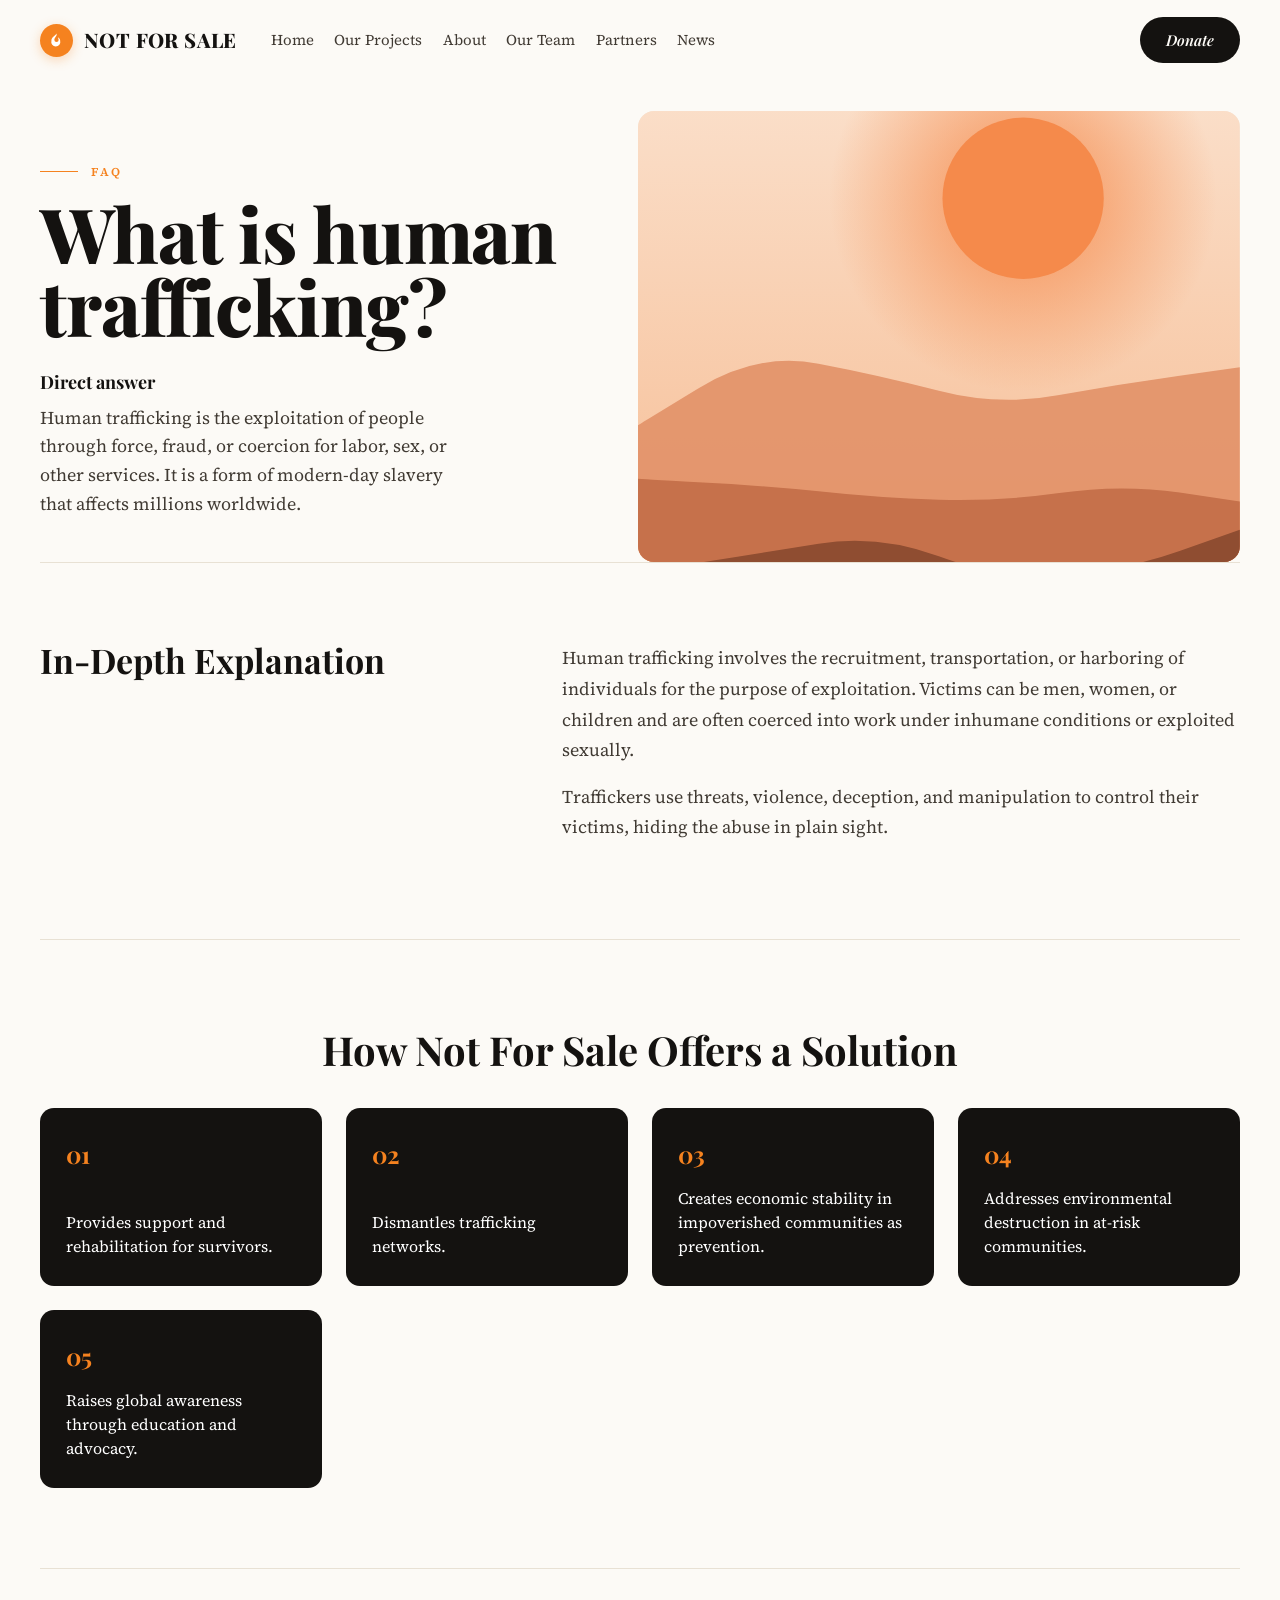
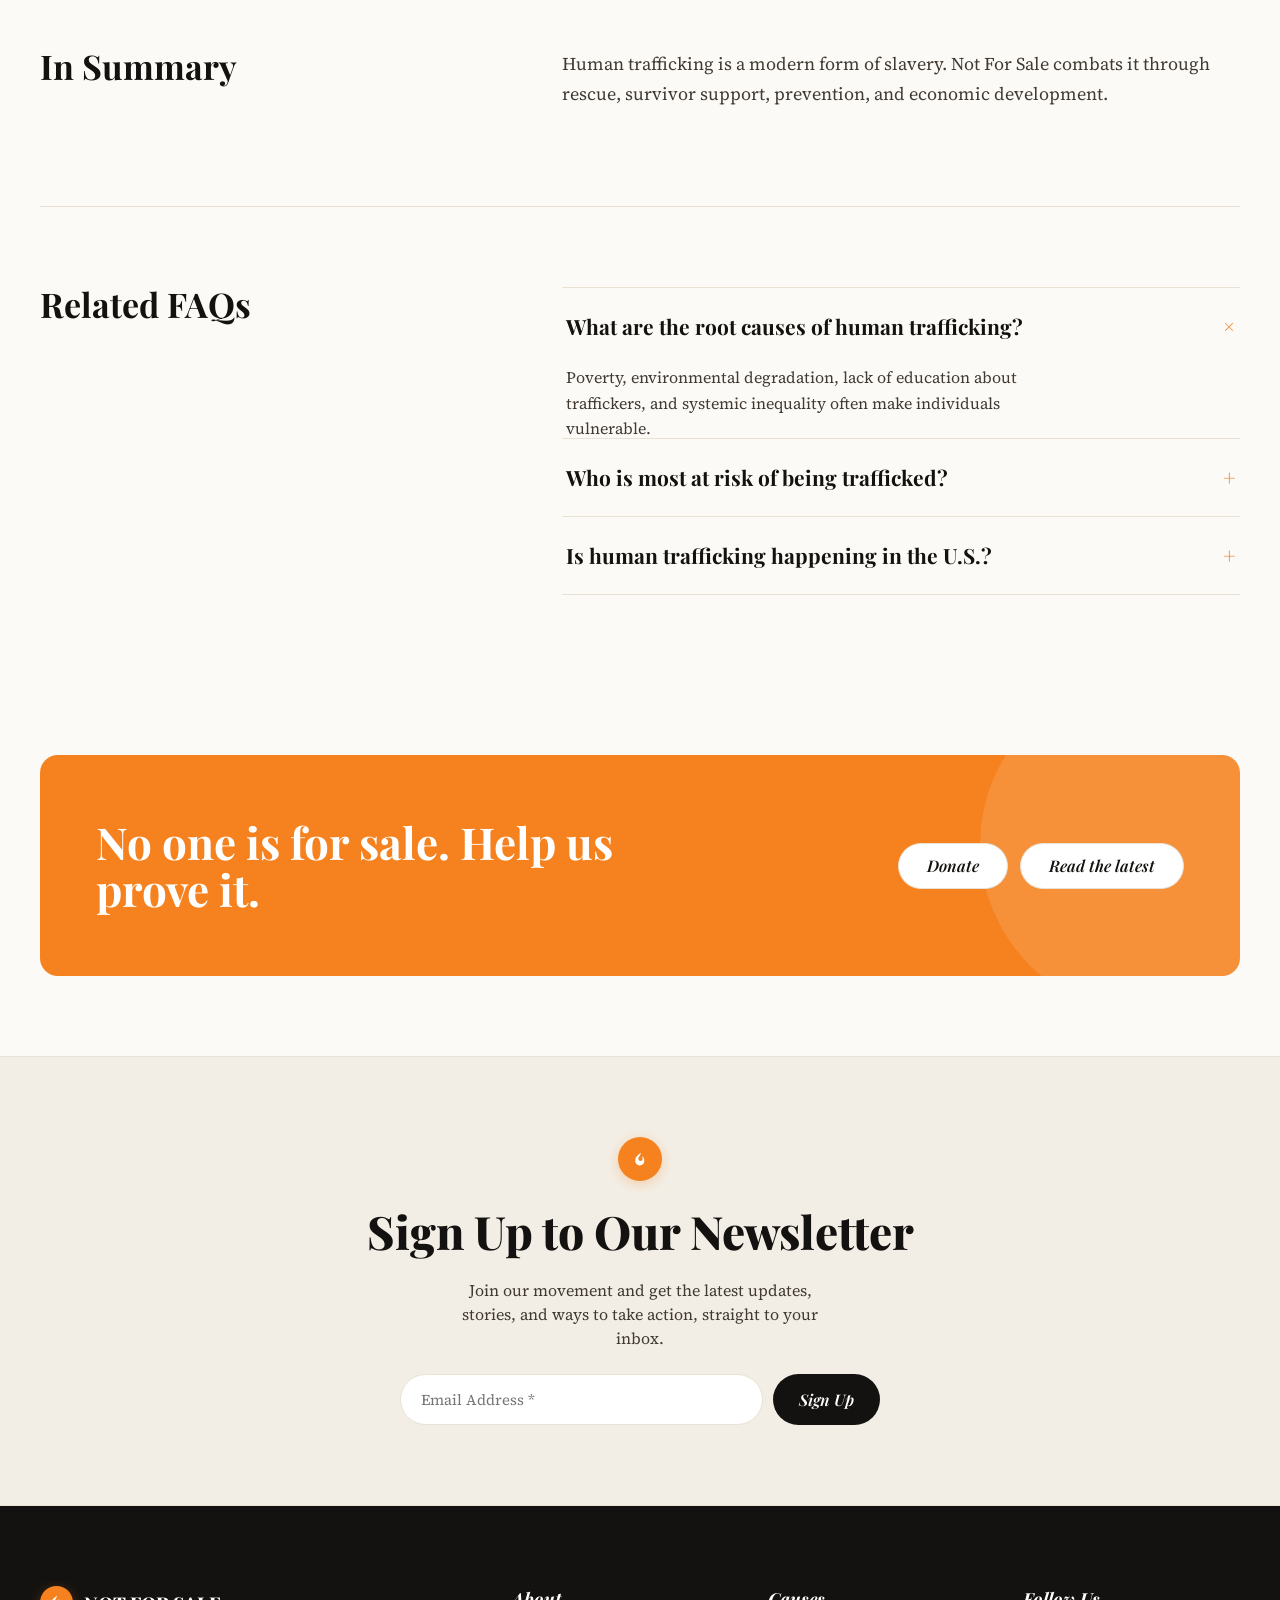
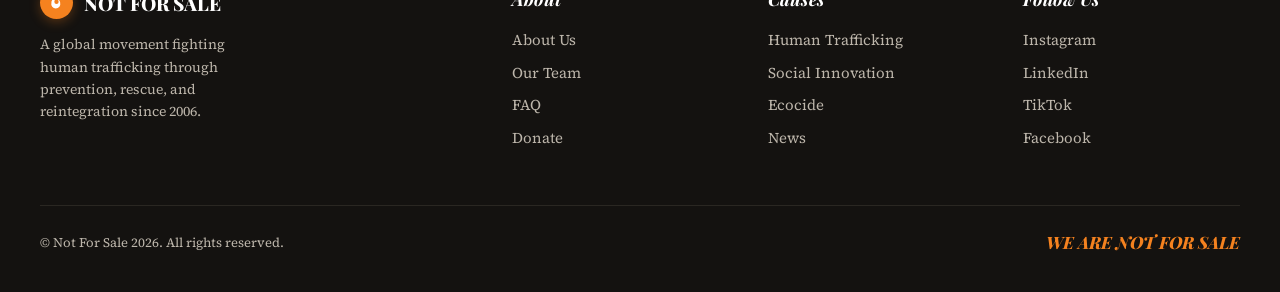
==== explainer.html @ e2ba9afe "second commit" ====
<!doctype html>
<html lang="en">
<head>
<meta charset="utf-8">
<meta name="viewport" content="width=device-width, initial-scale=1">
<title>Explainer — Not For Sale</title>
<link rel="preconnect" href="https://fonts.googleapis.com">
<link rel="preconnect" href="https://fonts.gstatic.com" crossorigin>
<link href="https://fonts.googleapis.com/css2?family=Playfair+Display:ital,wght@0,500;0,600;0,700;0,800;1,500;1,600;1,700&family=Source+Serif+4:ital,opsz,wght@0,8..60,400;0,8..60,500;0,8..60,600;1,8..60,400&display=swap" rel="stylesheet">
<link rel="stylesheet" href="assets/styles.css">
</head>
<body data-page="explainer">
<div id="bar"></div>
<div id="site-header"></div>

<div class="wrap">
  <section class="exhero">
    <div class="fade">
      <div class="kicker"><span class="dash"></span>FAQ</div>
      <h1 id="exTitle">What is human trafficking?</h1>
      <div class="da"><div class="lab">Direct answer</div><p id="exDirect"></p></div>
    </div>
    <div class="img fade" id="exImg"></div>
  </section>

  <section class="twocol">
    <div class="sub fade">In-Depth Explanation</div>
    <div class="body fade" id="exInDepth"></div>
  </section>

  <section class="solutions-sec fade">
    <h2>How Not For Sale Offers a Solution</h2>
    <div class="solutions" id="exSolutions"></div>
  </section>

  <section class="twocol">
    <div class="sub fade">In Summary</div>
    <div class="body fade" id="exSummary"></div>
  </section>

  <section class="exrelated fade">
    <div class="twocol">
      <div class="sub">Related FAQs</div>
      <div id="exRelated"></div>
    </div>
  </section>
</div>

<div class="wrap"><div class="ctaband fade">
  <h2>No one is for sale. Help us prove it.</h2>
  <div class="btns"><a class="btn btn-light" href="#">Donate</a><a class="btn btn-light" href="news.html">Read the latest</a></div>
</div></div>

<div id="site-newsletter"></div>
<div id="site-footer"></div>
<script src="assets/flags.js"></script>
<script src="assets/app.js"></script>
</body>
</html>
---- assets/styles.css ----
/* =========================================================================
   Not For Sale — Design System (fluid, mobile-first, 320px → ultrawide)
   Language carried from the Home + Projects concepts.
   ========================================================================= */
:root{
  --nfs:#F5821F; --nfs-d:#dd6f12; --ink:#141210; --ink-2:#403a33; --paper:#FCFAF6;
  --muted:#857c70; --line:#e8e1d4; --band:#f3eee5;
  --clay:#c46f49; --teal:#4f8e92; --green:#5b7747; --slate:#62808d;
  --disp:"Playfair Display",Georgia,serif; --body:"Source Serif 4",Georgia,serif;
  --ease:cubic-bezier(.2,.7,.2,1);
  --navh:80px; --maxw:1280px;
  --pad:clamp(20px,5vw,40px);
  --gap:clamp(16px,2vw,24px);
  --sec:clamp(48px,7vw,80px);
}
@media(max-width:860px){:root{--navh:64px}}
*{box-sizing:border-box;margin:0;padding:0}
html{scroll-behavior:smooth;-webkit-text-size-adjust:100%}
body{background:var(--paper);color:var(--ink);font-family:var(--body);-webkit-font-smoothing:antialiased;overflow-x:hidden;line-height:1.5}
a{color:inherit;text-decoration:none}
img,svg{display:block;max-width:100%}
button{font:inherit}
.wrap{width:100%;max-width:var(--maxw);margin-inline:auto;padding-inline:var(--pad)}

#bar{position:fixed;top:0;left:0;height:2px;width:0;background:var(--nfs);z-index:9999;transition:width .1s linear}

.fade{opacity:0;transform:translateY(20px);transition:opacity .7s var(--ease),transform .7s var(--ease)}
.fade.in{opacity:1;transform:none}
@media(prefers-reduced-motion:reduce){*{animation:none!important;transition:none!important}.fade{opacity:1;transform:none}}

.tag{display:inline-flex;align-items:center;gap:7px;font-size:11.5px;letter-spacing:.14em;text-transform:uppercase;font-weight:600;color:var(--ink-2)}
.tag .dot{width:7px;height:7px;border-radius:50%;background:var(--nfs);flex:0 0 auto}
.kicker{display:inline-flex;align-items:center;gap:13px;font-size:12px;letter-spacing:.22em;text-transform:uppercase;color:var(--nfs);font-weight:600}
.kicker .dash{width:38px;height:1.5px;background:var(--nfs)}

/* buttons (≥44px touch height) */
.btn{display:inline-flex;align-items:center;justify-content:center;min-height:46px;border-radius:40px;font-family:var(--disp);font-style:italic;font-weight:600;cursor:pointer;transition:transform .25s,background .25s,color .25s;border:none;text-align:center}
.btn-ink{background:var(--ink);color:var(--paper);padding:0 26px;font-size:15px}
.btn-ink:hover{background:var(--nfs)}
.btn-orange{background:var(--nfs);color:#fff;padding:0 28px;font-size:16px}
.btn-orange:hover{transform:translateY(-2px)}
.btn-light{background:#fff;color:var(--ink);padding:0 28px;font-size:16px;border:1px solid var(--line)}
.btn-light:hover{transform:translateY(-2px);border-color:var(--ink)}

/* ===== HEADER + MOBILE NAV ===== */
header{position:sticky;top:0;z-index:60;transition:background .3s,box-shadow .3s,border-color .3s;border-bottom:1px solid transparent}
header.stuck{background:rgba(252,250,246,.9);backdrop-filter:blur(12px);border-color:var(--line);box-shadow:0 6px 24px rgba(20,18,16,.04)}
.nav{display:flex;align-items:center;justify-content:space-between;height:var(--navh);gap:20px}
.nav .left{display:flex;align-items:center;gap:clamp(20px,3vw,34px);min-width:0}
.brand{display:flex;align-items:center;gap:11px;flex:0 0 auto}
.brand .name{font-family:var(--disp);font-weight:800;font-size:clamp(17px,2.2vw,20px);letter-spacing:.02em;text-transform:uppercase;white-space:nowrap}
.flame{width:33px;height:33px;border-radius:50%;background:var(--nfs);display:grid;place-items:center;box-shadow:0 3px 12px rgba(245,130,31,.3);flex:0 0 auto}
.flame svg{width:17px;height:17px}
.nav-links{display:flex;gap:clamp(16px,1.6vw,26px);font-size:15px;color:var(--ink-2)}
.nav-links a{position:relative;white-space:nowrap}
.nav-links a::after{content:"";position:absolute;left:0;bottom:-5px;height:1.5px;width:0;background:var(--nfs);transition:width .25s var(--ease)}
.nav-links a:hover::after,.nav-links a.active::after{width:100%}
.nav-links a.active{color:var(--ink)}
.nav .right{display:flex;align-items:center;gap:14px;flex:0 0 auto}
.burger{display:none;width:46px;height:46px;border-radius:12px;background:none;border:1px solid var(--line);cursor:pointer;align-items:center;justify-content:center;flex-direction:column;gap:5px}
.burger span{display:block;width:20px;height:2px;background:var(--ink);transition:.3s var(--ease)}
.burger.x span:nth-child(1){transform:translateY(7px) rotate(45deg)}
.burger.x span:nth-child(2){opacity:0}
.burger.x span:nth-child(3){transform:translateY(-7px) rotate(-45deg)}
.mobile-menu{position:fixed;inset:0;z-index:55;background:var(--paper);transform:translateY(-100%);transition:transform .4s var(--ease);display:flex;flex-direction:column;padding:calc(var(--navh) + 30px) var(--pad) 40px;gap:4px;overflow-y:auto}
.mobile-menu.open{transform:none}
.mobile-menu a{font-family:var(--disp);font-weight:700;font-size:32px;padding:14px 0;border-bottom:1px solid var(--line);color:var(--ink)}
.mobile-menu a.active{color:var(--nfs)}
.mobile-menu .btn{margin-top:24px;align-self:flex-start}
body.lock{overflow:hidden}
@media(max-width:860px){.nav-links{display:none}.burger{display:flex}.nav .right .btn-ink{display:none}}

/* ===== generic sections ===== */
.sec{padding:var(--sec) 0 0}
.sec-h{display:flex;align-items:flex-end;justify-content:space-between;gap:24px;flex-wrap:wrap;margin-bottom:clamp(22px,3vw,30px)}
.sec-h h2{font-family:var(--disp);font-weight:700;font-size:clamp(28px,4vw,46px);letter-spacing:-.01em;line-height:1.02}
.sec-h p{font-size:15px;color:var(--muted);font-style:italic;margin-top:8px;max-width:52ch}
.pagehead{padding:clamp(44px,6vw,72px) 0 6px}
.pagehead .kicker{margin-bottom:20px}
.pagehead h1{font-family:var(--disp);font-weight:800;font-size:clamp(40px,8vw,92px);line-height:.95;letter-spacing:-.015em}
.pagehead h1 em{font-style:italic;color:var(--nfs)}
.pagehead .lede{font-size:clamp(17px,2vw,20px);line-height:1.6;color:var(--ink-2);max-width:62ch;margin-top:22px}

.filters{display:flex;gap:6px;flex-wrap:wrap}
.chip{font-family:var(--body);font-size:14px;color:var(--ink-2);min-height:40px;padding:0 16px;border-radius:40px;cursor:pointer;background:none;border:1px solid var(--line);transition:.2s var(--ease)}
.chip:hover{background:var(--band)}.chip.on{background:var(--ink);color:var(--paper);border-color:var(--ink)}
.filterbar{position:sticky;top:var(--navh);z-index:40;background:rgba(252,250,246,.9);backdrop-filter:blur(10px);border-top:1px solid var(--line);border-bottom:1px solid var(--line)}
.fb{display:flex;align-items:center;justify-content:space-between;min-height:62px;gap:16px;padding:10px 0;flex-wrap:wrap}
.count{font-size:14px;color:var(--muted);font-style:italic;white-space:nowrap}

/* ===== HOME ===== */
.hero{padding:clamp(28px,4vw,46px) 0 0}
.hero-grid{display:grid;grid-template-columns:1.7fr 1fr;gap:clamp(24px,3vw,46px);align-items:stretch}
.feat{display:block;border-radius:14px;overflow:hidden;position:relative;background:var(--band)}
.feat .ph{position:relative;aspect-ratio:16/10;overflow:hidden}
.feat .ph svg{position:absolute;inset:0;width:100%;height:100%;transition:transform 6s var(--ease)}
.feat:hover .ph svg{transform:scale(1.05)}
.feat .ph::after{content:"";position:absolute;inset:0;background:linear-gradient(180deg,rgba(20,18,16,0) 36%,rgba(20,18,16,.88) 100%)}
.feat .live{position:absolute;top:16px;left:16px;z-index:3;display:inline-flex;align-items:center;gap:8px;background:rgba(255,255,255,.92);color:var(--ink);font-size:11px;letter-spacing:.12em;text-transform:uppercase;font-weight:600;padding:7px 13px;border-radius:30px}
.feat .live .pulse{width:8px;height:8px;border-radius:50%;background:#e23b3b;box-shadow:0 0 0 0 rgba(226,59,59,.6);animation:pulse 1.8s infinite}
@keyframes pulse{70%{box-shadow:0 0 0 8px rgba(226,59,59,0)}100%{box-shadow:0 0 0 0 rgba(226,59,59,0)}}
.feat .txt{position:absolute;left:clamp(18px,3vw,32px);right:clamp(18px,3vw,32px);bottom:clamp(18px,3vw,28px);z-index:2;color:#fff}
.feat .ftag{color:#ffd9b3;margin-bottom:12px}.feat .ftag .dot{background:var(--nfs)}
.feat h1{font-family:var(--disp);font-weight:800;font-size:clamp(26px,3.6vw,50px);line-height:1.05;letter-spacing:-.01em}
.feat .dek{font-size:clamp(15px,1.6vw,17px);line-height:1.5;margin-top:12px;color:rgba(255,255,255,.86);max-width:48ch}
.feat .fmeta{margin-top:14px;color:rgba(255,255,255,.7);font-size:13px;font-style:italic}
.latest{display:flex;flex-direction:column;border:1px solid var(--line);border-radius:14px;background:#fff;overflow:hidden}
.latest .lh{display:flex;align-items:center;justify-content:space-between;gap:10px;padding:18px 20px;border-bottom:1px solid var(--line)}
.latest .lh h3{font-family:var(--disp);font-style:italic;font-size:20px}
.latest .lh .pill{font-size:11px;letter-spacing:.08em;text-transform:uppercase;color:var(--nfs);font-weight:600;display:inline-flex;align-items:center;gap:6px;white-space:nowrap}
.latest .lh .pill .d{width:6px;height:6px;border-radius:50%;background:var(--nfs);animation:blink 2s infinite}
@keyframes blink{50%{opacity:.3}}
.li{display:flex;gap:14px;padding:16px 20px;border-bottom:1px solid var(--line);transition:background .2s}
.li:last-child{border-bottom:none}.li:hover{background:var(--band)}
.li .th{width:62px;height:62px;border-radius:8px;overflow:hidden;flex:0 0 auto;position:relative}
.li .th svg{position:absolute;inset:0;width:100%;height:100%}
.li .t{font-family:var(--disp);font-weight:600;font-size:16px;line-height:1.18}
.li .m{font-size:12px;color:var(--muted);margin-top:5px}
.li .m b{color:var(--nfs);font-style:normal;font-weight:600}

.strip{margin-top:var(--sec);border-top:1px solid var(--line);border-bottom:1px solid var(--line);background:var(--band)}
.strip .in{display:flex;align-items:center;justify-content:space-between;padding:clamp(22px,3vw,28px) 0;flex-wrap:wrap;gap:20px}
.strip .lab{font-family:var(--disp);font-style:italic;font-size:clamp(16px,2vw,19px);color:var(--ink-2);max-width:28ch}
.strip .nums{display:flex;gap:clamp(28px,4vw,46px);flex-wrap:wrap}
.strip .n{font-family:var(--disp);font-weight:700;font-size:clamp(28px,3.6vw,36px);line-height:1;font-variant-numeric:tabular-nums}
.strip .l{font-size:12px;color:var(--muted);letter-spacing:.04em;margin-top:6px}

.front{display:grid;grid-template-columns:2.1fr 1fr;gap:clamp(28px,3vw,46px)}
.feed{display:grid;grid-template-columns:repeat(auto-fill,minmax(280px,1fr));gap:var(--gap);align-content:start}
.art{display:block;border-radius:12px;overflow:hidden;background:#fff;border:1px solid var(--line);transition:box-shadow .35s var(--ease),transform .35s var(--ease)}
.art:hover{box-shadow:0 18px 42px rgba(20,18,16,.12);transform:translateY(-3px)}
.art .ph{position:relative;aspect-ratio:16/10;overflow:hidden}
.art .ph svg{position:absolute;inset:0;width:100%;height:100%;transition:transform 1s var(--ease)}
.art:hover .ph svg{transform:scale(1.06)}
.art .new{position:absolute;top:12px;left:12px;z-index:3;background:var(--nfs);color:#fff;font-size:10.5px;letter-spacing:.1em;text-transform:uppercase;font-weight:600;padding:4px 10px;border-radius:30px}
.art .b{padding:16px 18px 18px}
.art .t{font-family:var(--disp);font-weight:700;font-size:clamp(19px,2vw,21px);line-height:1.14;margin:9px 0 8px}
.art .dek{font-size:14.5px;color:var(--ink-2);line-height:1.5}
.art .am{margin-top:12px;display:flex;justify-content:space-between;align-items:center;font-size:12.5px;color:var(--muted);font-style:italic;gap:10px}
.art.big{grid-column:1 / -1}.art.big .ph{aspect-ratio:16/7}.art.big .t{font-size:clamp(22px,2.6vw,28px)}
.side{display:flex;flex-direction:column;gap:24px;align-content:start}
.panel{border:1px solid var(--line);border-radius:14px;background:#fff;padding:22px 22px 8px}
.panel h3{font-family:var(--disp);font-style:italic;font-size:21px;margin-bottom:6px}
.mr{display:flex;gap:14px;padding:16px 0;border-bottom:1px solid var(--line)}
.mr:last-child{border-bottom:none}
.mr .num{font-family:var(--disp);font-weight:700;font-size:26px;color:var(--nfs);line-height:1;min-width:30px}
.mr .t{font-family:var(--disp);font-weight:600;font-size:16px;line-height:1.2}
.mr .m{font-size:12px;color:var(--muted);margin-top:5px}
.mr:hover .t{color:var(--nfs)}
.sub-mini{background:var(--ink);color:#fff;border-radius:14px;padding:24px}
.sub-mini h3{font-family:var(--disp);font-style:italic;color:#fff;font-size:21px;margin-bottom:8px}
.sub-mini p{font-size:14px;color:#cfc8bd;line-height:1.5;margin-bottom:14px}
.sub-mini .row{display:flex;gap:8px;flex-wrap:wrap}
.sub-mini input{flex:1;min-width:140px;border:none;border-radius:30px;padding:12px 16px;font-family:var(--body);font-size:14px}
.sub-mini button{background:var(--nfs);color:#fff;border:none;border-radius:30px;padding:0 18px;min-height:44px;font-family:var(--disp);font-style:italic;font-weight:600;cursor:pointer}

/* video/founder band (shared by Home + About) */
.founder{margin-top:var(--sec);border-radius:16px;overflow:hidden;border:1px solid var(--line);display:grid;grid-template-columns:1.1fr .9fr;background:#fff}
.founder .vid{position:relative;min-height:clamp(240px,34vw,400px);overflow:hidden;background:var(--band);cursor:pointer}
.founder .vid svg{position:absolute;inset:0;width:100%;height:100%}
.founder .vid::after{content:"";position:absolute;inset:0;background:linear-gradient(180deg,rgba(20,18,16,.1),rgba(20,18,16,.5))}
.founder .play{position:absolute;top:50%;left:50%;transform:translate(-50%,-50%);z-index:3;width:74px;height:74px;border-radius:50%;background:rgba(255,255,255,.92);display:grid;place-items:center;transition:transform .25s,background .25s}
.founder .vid:hover .play{transform:translate(-50%,-50%) scale(1.08);background:#fff}
.founder .play svg{position:static;width:26px;height:26px;margin-left:4px}
.founder .cap{position:absolute;left:22px;bottom:20px;z-index:3;color:#fff;font-style:italic;font-family:var(--disp);font-size:clamp(15px,2vw,18px);max-width:80%}
.founder .tx{padding:clamp(32px,4vw,54px) clamp(28px,4vw,50px);display:flex;flex-direction:column;justify-content:center}
.founder h2{font-family:var(--disp);font-weight:800;font-size:clamp(30px,4vw,52px);line-height:1.02;margin:14px 0 16px}
.founder p{font-size:clamp(15px,1.7vw,17px);line-height:1.65;color:var(--ink-2);max-width:46ch}
.founder p b{color:var(--ink)}
.founder .btn{margin-top:24px;align-self:flex-start}

.social-cards{display:grid;grid-template-columns:repeat(auto-fill,minmax(220px,1fr));gap:var(--gap)}
.scard{border-radius:14px;overflow:hidden;border:1px solid var(--line);background:#fff}
.scard .ph{position:relative;aspect-ratio:4/5;overflow:hidden}
.scard .ph svg{position:absolute;inset:0;width:100%;height:100%}
.scard .ph::after{content:"";position:absolute;inset:0;background:linear-gradient(180deg,rgba(20,18,16,.05),rgba(20,18,16,.55))}
.scard .cap{position:absolute;left:16px;right:16px;bottom:16px;color:#fff;z-index:2}
.scard .cap .t{font-family:var(--disp);font-weight:600;font-size:16px;line-height:1.18}
.scard .cap .s{font-size:12px;color:rgba(255,255,255,.8);margin-top:4px}
.scard .pl{display:flex;justify-content:center;padding:14px}
.scard .pl span{background:var(--ink);color:#fff;font-family:var(--disp);font-style:italic;font-size:14px;padding:8px 22px;border-radius:30px}

.join{display:grid;grid-template-columns:1fr 1fr;gap:var(--gap);margin-top:30px}
.jc{border-radius:16px;padding:clamp(28px,4vw,38px) clamp(26px,4vw,36px)}
.jc.dark{background:var(--ink);color:#fff}.jc.light{background:#fff;border:1px solid var(--line)}
.jc h3{font-family:var(--disp);font-style:italic;font-size:24px;margin-bottom:12px}.jc.dark h3{color:#fff}
.jc p{font-size:15.5px;line-height:1.6;color:var(--ink-2)}.jc.dark p{color:#cfc8bd}
.jc .btn{margin-top:22px}

.faq{display:grid;grid-template-columns:.7fr 1.3fr;gap:clamp(24px,4vw,46px);margin-top:30px;align-items:start}
.faq .ttl h2{font-family:var(--disp);font-weight:800;font-size:clamp(28px,3.6vw,44px);line-height:1.02}
.faq .ttl .btn{margin-top:18px}
.qa{border-top:1px solid var(--line)}.qa:last-child{border-bottom:1px solid var(--line)}
.qa .q{display:flex;justify-content:space-between;align-items:center;gap:16px;padding:22px 4px;cursor:pointer;font-family:var(--disp);font-weight:700;font-size:clamp(18px,2.2vw,21px)}
.qa .q .ic{color:var(--nfs);font-size:22px;transition:transform .3s var(--ease);flex:0 0 auto}
.qa.open .q .ic{transform:rotate(45deg)}
.qa .a{max-height:0;overflow:hidden;transition:max-height .4s var(--ease)}
.qa .a p{padding:0 4px 22px;color:var(--ink-2);font-size:16px;line-height:1.6;max-width:64ch}
.qa .a a{color:var(--nfs);text-decoration:underline}

/* cta band (orange) */
.ctaband{margin-top:var(--sec);background:var(--nfs);color:#fff;border-radius:18px;padding:clamp(40px,5vw,64px) clamp(28px,5vw,56px);display:flex;align-items:center;justify-content:space-between;gap:26px;flex-wrap:wrap;position:relative;overflow:hidden}
.ctaband::before{content:"";position:absolute;right:-80px;top:-80px;width:340px;height:340px;border-radius:50%;background:rgba(255,255,255,.12)}
.ctaband h2{font-family:var(--disp);font-weight:700;font-size:clamp(26px,3.6vw,44px);line-height:1.06;max-width:20ch;position:relative}
.ctaband .btns{display:flex;gap:12px;flex-wrap:wrap;position:relative}

/* newsletter */
.nl{margin-top:var(--sec);background:var(--band);border-top:1px solid var(--line);border-bottom:1px solid var(--line)}
.nl .in{padding:var(--sec) 0;text-align:center}
.nl .flame{margin:0 auto 16px}
.nl h2{font-family:var(--disp);font-weight:800;font-size:clamp(28px,4vw,46px)}
.nl p{color:var(--ink-2);margin:12px auto 24px;max-width:50ch}
.nl .row{display:flex;gap:10px;max-width:480px;margin:0 auto;flex-wrap:wrap}
.nl input{flex:1;min-width:200px;border:1px solid var(--line);border-radius:40px;padding:14px 20px;font-family:var(--body);font-size:15px}
.nl button{background:var(--ink);color:#fff;border:none;border-radius:40px;padding:0 26px;min-height:48px;font-family:var(--disp);font-style:italic;font-weight:600;font-size:16px;cursor:pointer}

/* ===== PROJECTS ===== */
.pgrid{display:grid;grid-template-columns:repeat(auto-fill,minmax(230px,1fr));gap:var(--gap);padding:clamp(28px,4vw,34px) 0 var(--sec)}
.pcard{position:relative;display:block;overflow:hidden;border-radius:12px;background:var(--band);opacity:0;transform:translateY(26px);transition:opacity .6s var(--ease),transform .6s var(--ease),box-shadow .35s var(--ease)}
.pcard.in{opacity:1;transform:none}
.pcard:hover{box-shadow:0 20px 46px rgba(20,18,16,.15)}
.pcard .ph{position:relative;aspect-ratio:4/5;overflow:hidden}
.pcard .ph svg.scene{position:absolute;inset:0;width:100%;height:100%}
.pcard:hover .ph svg.scene{transform:scale(1.06)}
.pcard .ph::after{content:"";position:absolute;inset:0;background:linear-gradient(180deg,rgba(20,18,16,0) 46%,rgba(20,18,16,.74) 100%)}
.pcard .flag{position:absolute;top:13px;left:13px;width:34px;height:25px;border-radius:4px;object-fit:cover;z-index:3;box-shadow:0 2px 8px rgba(0,0,0,.25);border:1.5px solid rgba(255,255,255,.85)}
.pcard .meta{position:absolute;left:18px;right:18px;bottom:17px;z-index:2;color:#fff}
.pcard .reg{font-family:var(--disp);font-style:italic;font-size:13px;color:#ffd9b3;margin-bottom:3px}
.pcard .name{font-family:var(--disp);font-weight:700;font-size:clamp(20px,2.2vw,23px);line-height:1.06}
.pcard .go{margin-top:9px;font-size:12.5px;display:inline-flex;align-items:center;gap:7px;opacity:0;transform:translateY(6px);transition:.28s var(--ease)}
.pcard:hover .go{opacity:1;transform:none}
@media(hover:none){.pcard .go{opacity:1;transform:none}}

/* ===== ABOUT ===== */
.statements{display:grid;grid-template-columns:1fr 1fr;gap:var(--gap);margin-top:var(--sec)}
.stmt{border:1px solid var(--line);border-radius:16px;background:#fff;padding:clamp(28px,4vw,42px)}
.stmt .k{margin-bottom:14px}
.stmt h2{font-family:var(--disp);font-weight:700;font-size:clamp(26px,3vw,34px);line-height:1.05;margin-bottom:14px}
.stmt p{font-size:16px;line-height:1.7;color:var(--ink-2);margin-bottom:12px}
.approach{display:grid;grid-template-columns:repeat(auto-fit,minmax(280px,1fr));gap:var(--gap);margin-top:clamp(26px,3vw,30px)}
.acard{border:1px solid var(--line);border-radius:14px;overflow:hidden;background:#fff}
.acard .ph{position:relative;aspect-ratio:16/9;overflow:hidden}
.acard .ph svg{position:absolute;inset:0;width:100%;height:100%}
.acard .ph::after{content:"";position:absolute;inset:0;background:linear-gradient(180deg,rgba(20,18,16,.04),rgba(20,18,16,.5))}
.acard .ph .lbl{position:absolute;left:18px;bottom:14px;z-index:2;color:#fff;font-family:var(--disp);font-weight:700;font-size:24px}
.acard .b{padding:18px 20px 22px}
.acard .b p{font-size:15px;line-height:1.62;color:var(--ink-2)}
.work{margin-top:var(--sec);background:var(--band);border-top:1px solid var(--line);border-bottom:1px solid var(--line);text-align:center}
.work .in{padding:var(--sec) 0}
.work h2{font-family:var(--disp);font-weight:800;font-size:clamp(28px,4vw,46px)}
.work p{color:var(--ink-2);max-width:54ch;margin:12px auto 22px}
.flaggrid{display:grid;grid-template-columns:repeat(auto-fill,minmax(150px,1fr));gap:12px;margin-top:30px;text-align:left}
.fchip{display:flex;align-items:center;gap:11px;background:#fff;border:1px solid var(--line);border-radius:40px;padding:10px 16px;min-height:48px;transition:.2s var(--ease)}
.fchip:hover{border-color:var(--nfs);transform:translateY(-2px)}
.fchip img{width:28px;height:21px;border-radius:3px;flex:0 0 auto;box-shadow:0 1px 4px rgba(0,0,0,.15)}
.fchip span{font-size:14.5px;font-weight:500}
.impactstats{display:grid;grid-template-columns:repeat(auto-fit,minmax(200px,1fr));gap:var(--gap);margin-top:clamp(26px,3vw,30px)}
.istat{border:1px solid var(--line);border-radius:14px;background:#fff;padding:clamp(24px,3vw,30px)}
.istat .n{font-family:var(--disp);font-weight:700;font-size:clamp(32px,4vw,46px);line-height:1;color:var(--ink);font-variant-numeric:tabular-nums}
.istat .d{font-size:14px;line-height:1.55;color:var(--ink-2);margin-top:12px}

/* ===== TEAM ===== */
.founders{display:flex;flex-direction:column}
.founder-row{display:grid;grid-template-columns:minmax(180px,240px) 1fr;gap:clamp(24px,4vw,44px);padding:clamp(30px,4vw,44px) 0;border-top:1px solid var(--line)}
.founder-row:first-child{border-top:none;padding-top:clamp(20px,3vw,30px)}
.avatar{border-radius:14px;overflow:hidden;aspect-ratio:3/4;background:var(--band);position:relative}
.avatar svg{position:absolute;inset:0;width:100%;height:100%}
.avatar .ini{position:absolute;inset:0;display:grid;place-items:center;font-family:var(--disp);font-weight:700;font-size:clamp(40px,6vw,54px);color:rgba(255,255,255,.92);z-index:2}
.bio .role{color:var(--nfs);font-size:12px;letter-spacing:.12em;text-transform:uppercase;font-weight:600}
.bio h3{font-family:var(--disp);font-weight:700;font-size:clamp(26px,3vw,32px);margin:6px 0 14px}
.bio p{font-size:16px;line-height:1.7;color:var(--ink-2);margin-bottom:14px;max-width:74ch}
.directors{display:grid;grid-template-columns:repeat(auto-fill,minmax(240px,1fr));gap:clamp(22px,3vw,30px)}
.dcard .avatar{aspect-ratio:1/1;border-radius:14px}
.dcard .role{color:var(--nfs);font-size:11px;letter-spacing:.12em;text-transform:uppercase;font-weight:600;margin-top:16px}
.dcard h3{font-family:var(--disp);font-weight:700;font-size:22px;margin:5px 0 4px}
.dcard .loc{font-style:italic;color:var(--muted);font-size:14px}
.dcard .loc b{color:var(--ink);font-style:italic;font-weight:600;border-bottom:1px solid var(--nfs)}

/* ===== PARTNERS ===== */
.partnersintro{text-align:center;padding:clamp(44px,6vw,72px) 0 10px}
.partnersintro h1{font-family:var(--disp);font-weight:800;font-size:clamp(38px,7vw,80px);line-height:.96}
.partnersintro p{font-size:clamp(16px,2vw,18px);line-height:1.65;color:var(--ink-2);max-width:62ch;margin:20px auto 26px}
.logogrid{display:grid;grid-template-columns:repeat(auto-fill,minmax(240px,1fr));gap:var(--gap);padding:30px 0}
.logo{position:relative;border-radius:14px;overflow:hidden;aspect-ratio:16/10;display:grid;place-items:center;border:1px solid var(--line)}
.logo svg.scene{position:absolute;inset:0;width:100%;height:100%;opacity:.92}
.logo::after{content:"";position:absolute;inset:0;background:rgba(20,18,16,.46)}
.logo .wm{position:relative;z-index:2;color:#fff;font-family:var(--disp);font-weight:700;font-size:clamp(20px,2.6vw,28px);letter-spacing:.03em;text-align:center;padding:0 14px;transition:transform .3s var(--ease)}
.logo:hover .wm{transform:scale(1.05)}
.logo .wm small{display:block;font-size:10.5px;letter-spacing:.16em;font-weight:600;opacity:.82;margin-top:6px;font-style:normal;font-family:var(--body)}

/* ===== BLOG POST ===== */
.postwrap{width:100%;max-width:820px;margin-inline:auto;padding-inline:var(--pad)}
.posthead{padding:clamp(40px,6vw,60px) 0 0;text-align:center}
.posthead .cat{justify-content:center;margin-bottom:18px}
.posthead h1{font-family:var(--disp);font-weight:800;font-size:clamp(30px,5vw,58px);line-height:1.06;letter-spacing:-.01em}
.posthead .dek{font-size:clamp(17px,2.2vw,20px);line-height:1.5;color:var(--ink-2);margin-top:18px;font-style:italic}
.byline{display:flex;align-items:center;justify-content:center;gap:14px;margin-top:24px;color:var(--muted);font-size:14px;flex-wrap:wrap;text-align:center}
.byline .av{width:42px;height:42px;border-radius:50%;overflow:hidden;position:relative;flex:0 0 auto}
.byline .av svg{position:absolute;inset:0;width:100%;height:100%}.byline .av .ini{position:absolute;inset:0;display:grid;place-items:center;color:#fff;font-family:var(--disp);font-weight:700;font-size:15px;z-index:2}
.byline b{color:var(--ink);font-weight:600}
.postcover{position:relative;border-radius:16px;overflow:hidden;aspect-ratio:16/9;margin:clamp(28px,4vw,40px) auto;width:100%;max-width:1080px}
.postcover svg{position:absolute;inset:0;width:100%;height:100%}
.article{font-size:clamp(17px,2vw,18.5px);line-height:1.8;color:#2a2722}
.article p{margin:0 0 24px}
.article p.lead:first-of-type::first-letter{font-family:var(--disp);font-weight:700;font-size:72px;line-height:.72;float:left;padding:8px 14px 0 0;color:var(--nfs)}
.article h2{font-family:var(--disp);font-weight:700;font-size:clamp(24px,3vw,30px);margin:40px 0 16px;line-height:1.12}
.article blockquote{margin:36px 0;padding:6px 0 6px 26px;border-left:3px solid var(--nfs);font-family:var(--disp);font-style:italic;font-size:clamp(21px,3vw,26px);line-height:1.35;color:var(--ink)}
.article .inlinefig{margin:36px 0;border-radius:14px;overflow:hidden;aspect-ratio:16/9;position:relative}
.article .inlinefig svg{position:absolute;inset:0;width:100%;height:100%}
.article .cap{font-size:13px;color:var(--muted);font-style:italic;text-align:center;margin:10px 0 24px}
.share{display:flex;gap:10px;justify-content:center;margin:44px 0 10px}
.share a{width:46px;height:46px;border-radius:50%;border:1px solid var(--line);display:grid;place-items:center;font-family:var(--disp);font-style:italic;font-size:14px;transition:.2s}
.share a:hover{background:var(--ink);color:#fff;border-color:var(--ink)}
.authorbox{display:flex;gap:18px;align-items:flex-start;margin:36px 0;padding:26px;border:1px solid var(--line);border-radius:16px;background:#fff}
.authorbox .av{width:64px;height:64px;border-radius:50%;overflow:hidden;position:relative;flex:0 0 auto}
.authorbox .av svg{position:absolute;inset:0;width:100%;height:100%}.authorbox .av .ini{position:absolute;inset:0;display:grid;place-items:center;color:#fff;font-family:var(--disp);font-weight:700;font-size:22px;z-index:2}
.authorbox h4{font-family:var(--disp);font-weight:700;font-size:20px}
.authorbox .r{color:var(--nfs);font-size:12px;letter-spacing:.1em;text-transform:uppercase;font-weight:600;margin:2px 0 8px}
.authorbox p{font-size:15px;line-height:1.6;color:var(--ink-2)}
.related{display:grid;grid-template-columns:repeat(auto-fill,minmax(260px,1fr));gap:var(--gap)}

/* ===== FOOTER ===== */
footer.site{background:var(--ink);color:#bdb6ab;padding:var(--sec) 0 36px;margin-top:0}
.fcols{display:grid;grid-template-columns:2fr 1fr 1fr 1fr;gap:clamp(24px,3vw,40px);padding-bottom:46px;border-bottom:1px solid #2a2722}
.fcols h5{font-family:var(--disp);font-style:italic;color:#fff;font-size:18px;margin-bottom:16px}
.fcols a{display:block;color:#bdb6ab;font-size:15px;margin-bottom:10px;transition:color .2s}.fcols a:hover{color:var(--nfs)}
.fbrand{display:flex;align-items:center;gap:11px;margin-bottom:14px}.fbrand .name{font-family:var(--disp);font-weight:800;color:#fff;font-size:19px;text-transform:uppercase}
.fmute{font-size:14px;line-height:1.6;max-width:32ch}
.fbot{display:flex;justify-content:space-between;align-items:center;padding-top:24px;flex-wrap:wrap;gap:14px;font-size:13px}
.fmark{font-family:var(--disp);font-weight:800;font-style:italic;color:var(--nfs);font-size:17px}

/* ===== RESPONSIVE COLLAPSES ===== */
@media(max-width:980px){
 .hero-grid{grid-template-columns:1fr}
 .front{grid-template-columns:1fr}
 .statements{grid-template-columns:1fr}
}
@media(max-width:760px){
 .founder{grid-template-columns:1fr}
 .join{grid-template-columns:1fr}
 .faq{grid-template-columns:1fr;gap:18px}
 .fcols{grid-template-columns:1fr 1fr}
 .founder-row{grid-template-columns:1fr}
 .founder-row .avatar{max-width:220px}
 .ctaband{flex-direction:column;align-items:flex-start}
}
@media(max-width:480px){
 .fcols{grid-template-columns:1fr}
 .strip .in{flex-direction:column;align-items:flex-start}
}

/* =========================================================================
   DETAIL TEMPLATES (single project / single partner) + NEWS INDEX
   ========================================================================= */
.dhero{position:relative;overflow:hidden;background:var(--ink)}
.dhero .ph{position:absolute;inset:0}
.dhero .ph svg{width:100%;height:100%}
.dhero::after{content:"";position:absolute;inset:0;background:linear-gradient(180deg,rgba(20,18,16,.35),rgba(20,18,16,.82))}
.dhero .in{position:relative;z-index:2;padding-block:clamp(64px,11vw,132px);color:#fff}
.dhero .kicker{color:#ffd9b3;margin-bottom:16px}.dhero .kicker .dash{background:var(--nfs)}
.dhero .flagrow{display:flex;align-items:center;gap:13px;margin-bottom:14px}
.dhero .flagrow img{width:42px;height:31px;border-radius:4px;border:1.5px solid rgba(255,255,255,.85);box-shadow:0 2px 8px rgba(0,0,0,.3)}
.dhero h1{font-family:var(--disp);font-weight:800;font-size:clamp(40px,8vw,86px);line-height:.96;letter-spacing:-.015em}
.dhero .lede{font-size:clamp(17px,2vw,21px);line-height:1.55;color:rgba(255,255,255,.88);max-width:60ch;margin-top:18px}
.dhero .wmbig{font-family:var(--disp);font-weight:700;font-size:clamp(40px,7vw,76px);line-height:1;letter-spacing:.02em}
.dhero .wmbig small{display:block;font-family:var(--body);font-weight:600;font-size:13px;letter-spacing:.18em;text-transform:uppercase;opacity:.8;margin-top:10px}

.detail{display:grid;grid-template-columns:1fr 320px;gap:clamp(28px,4vw,56px);padding:var(--sec) 0}
.detail .main .tags{margin-bottom:22px}
.factbox{border:1px solid var(--line);border-radius:16px;padding:24px;background:#fff;position:sticky;top:calc(var(--navh) + 18px);align-self:start}
.factbox h4{font-family:var(--disp);font-style:italic;font-size:20px;margin-bottom:8px}
.factbox .frow{display:flex;justify-content:space-between;gap:14px;padding:13px 0;border-bottom:1px solid var(--line);font-size:14.5px}
.factbox .frow:last-of-type{border-bottom:none}
.factbox .k{color:var(--muted)}
.factbox .v{font-weight:600;text-align:right}
.factbox .btn{width:100%;margin-top:16px}
@media(max-width:900px){.detail{grid-template-columns:1fr}.factbox{position:static}}

/* =========================================================================
   EXPLAINER ("What is X?") + FAQ LISTING templates
   ========================================================================= */
.exhero{display:grid;grid-template-columns:1fr 1.1fr;gap:clamp(28px,4vw,56px);align-items:center;padding:clamp(16px,3vw,30px) 0 0}
.exhero h1{font-family:var(--disp);font-weight:800;font-size:clamp(38px,6vw,76px);line-height:.96;letter-spacing:-.015em;margin-top:16px}
.exhero .da{margin-top:26px}
.exhero .da .lab{font-family:var(--disp);font-weight:700;font-size:18px;margin-bottom:8px}
.exhero .da p{font-size:clamp(16px,1.8vw,18px);line-height:1.6;color:var(--ink-2);max-width:46ch}
.exhero .img{position:relative;border-radius:16px;overflow:hidden;aspect-ratio:4/3;background:var(--band)}
.exhero .img svg{position:absolute;inset:0;width:100%;height:100%}
.twocol{display:grid;grid-template-columns:.82fr 1.18fr;gap:clamp(24px,4vw,56px);align-items:start;padding:var(--sec) 0;border-top:1px solid var(--line)}
.twocol .sub{font-family:var(--disp);font-weight:700;font-size:clamp(24px,3vw,34px);line-height:1.05}
.twocol .body p{font-size:clamp(16px,1.8vw,18px);line-height:1.7;color:var(--ink-2);margin-bottom:16px}
.solutions-sec{padding:var(--sec) 0;border-top:1px solid var(--line);text-align:center}
.solutions-sec h2{font-family:var(--disp);font-weight:700;font-size:clamp(26px,3.6vw,40px);margin-bottom:28px}
.solutions{display:grid;grid-template-columns:repeat(auto-fit,minmax(240px,1fr));gap:var(--gap);text-align:left}
.solution{background:var(--ink);color:#fff;border-radius:14px;padding:28px 26px;min-height:150px;display:flex;flex-direction:column;gap:14px;justify-content:space-between;transition:transform .3s var(--ease)}
.solution:hover{transform:translateY(-4px)}
.solution .num{font-family:var(--disp);font-weight:700;color:var(--nfs);font-size:24px}
.solution p{font-size:16px;line-height:1.5}
.exrelated{padding:var(--sec) 0;border-top:1px solid var(--line)}
.exrelated .twocol{padding:0;border:none}

.faqintro{border-top:1px solid var(--line);border-bottom:1px solid var(--line);padding:clamp(28px,4vw,40px) 0;margin-top:18px}
.faqintro h2{font-family:var(--disp);font-weight:700;font-size:clamp(22px,2.6vw,28px);color:var(--nfs);margin-bottom:14px}
.faqintro p{font-size:clamp(16px,1.8vw,18px);line-height:1.7;color:var(--ink-2);margin-bottom:14px;max-width:78ch}
.faqintro a{color:var(--nfs);text-decoration:underline}
.faqlist{padding:10px 0 0}
@media(max-width:860px){.exhero{grid-template-columns:1fr}.twocol{grid-template-columns:1fr;gap:16px}}
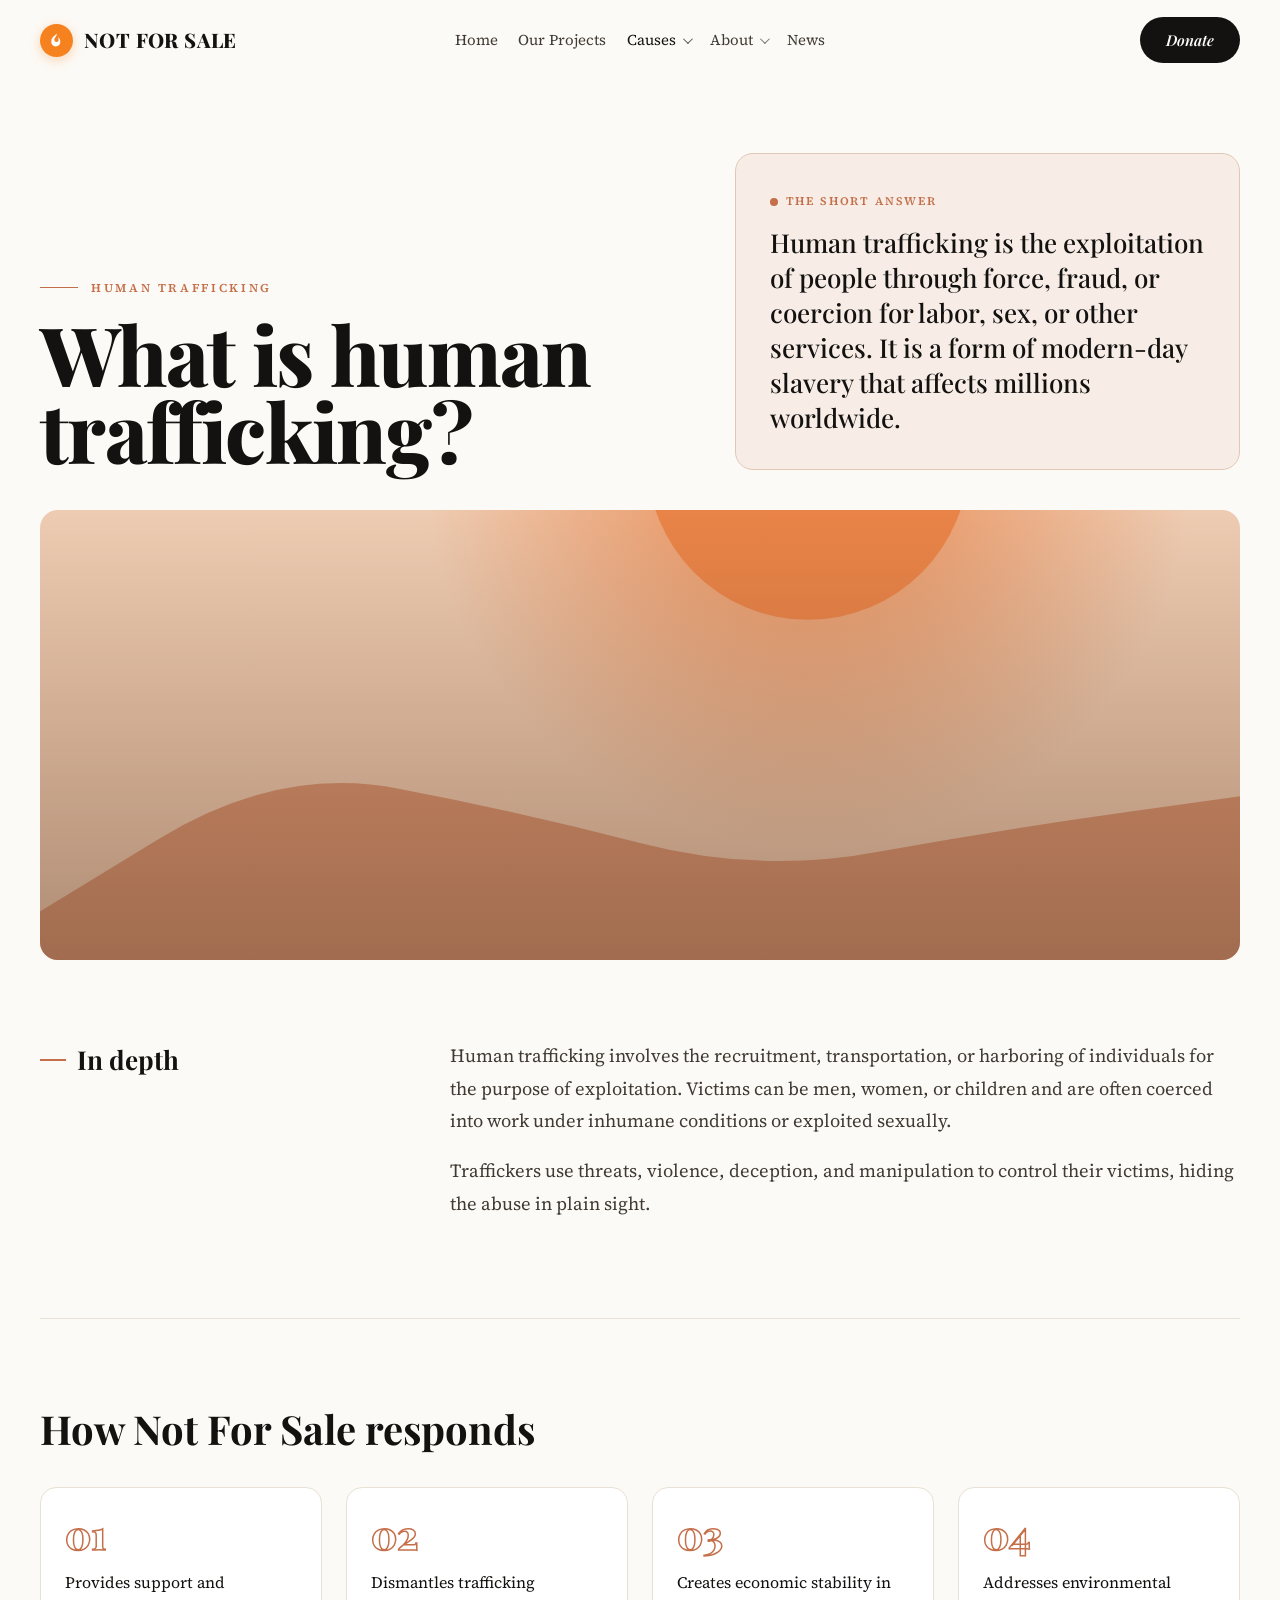
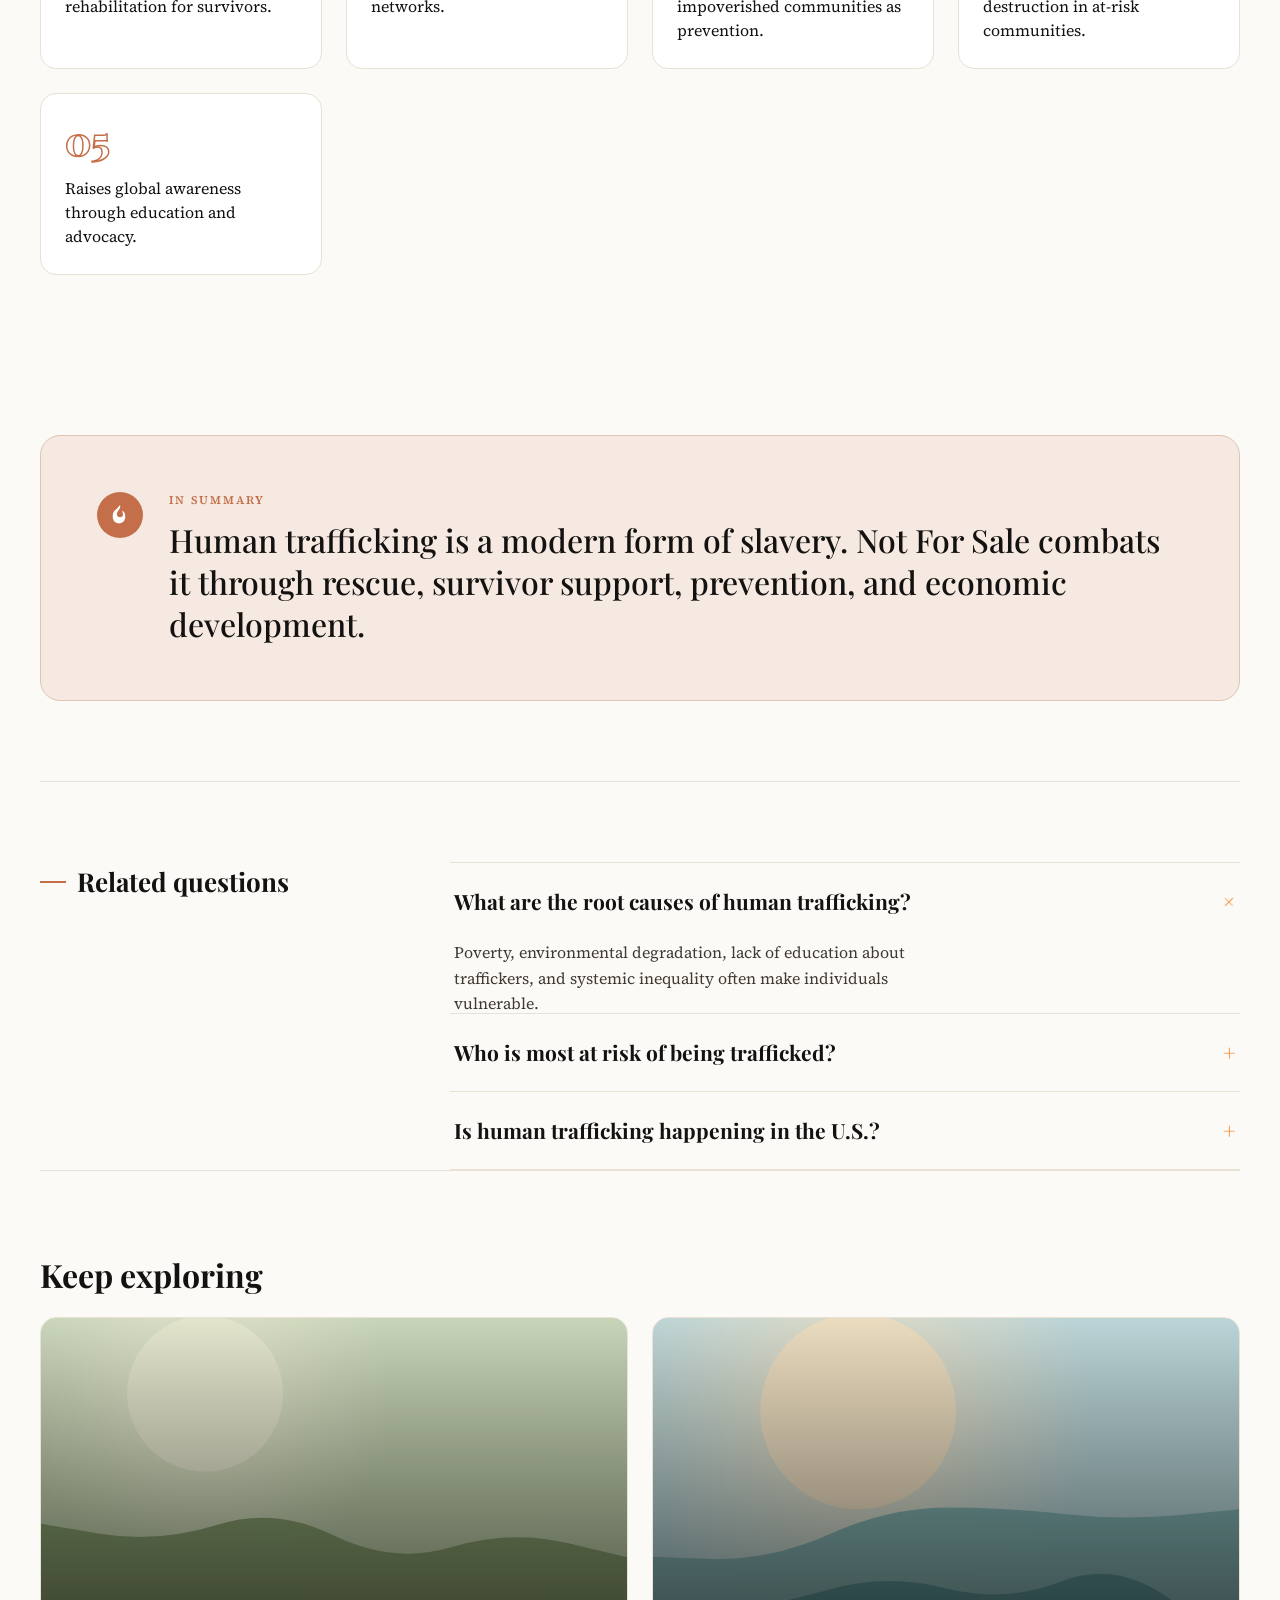
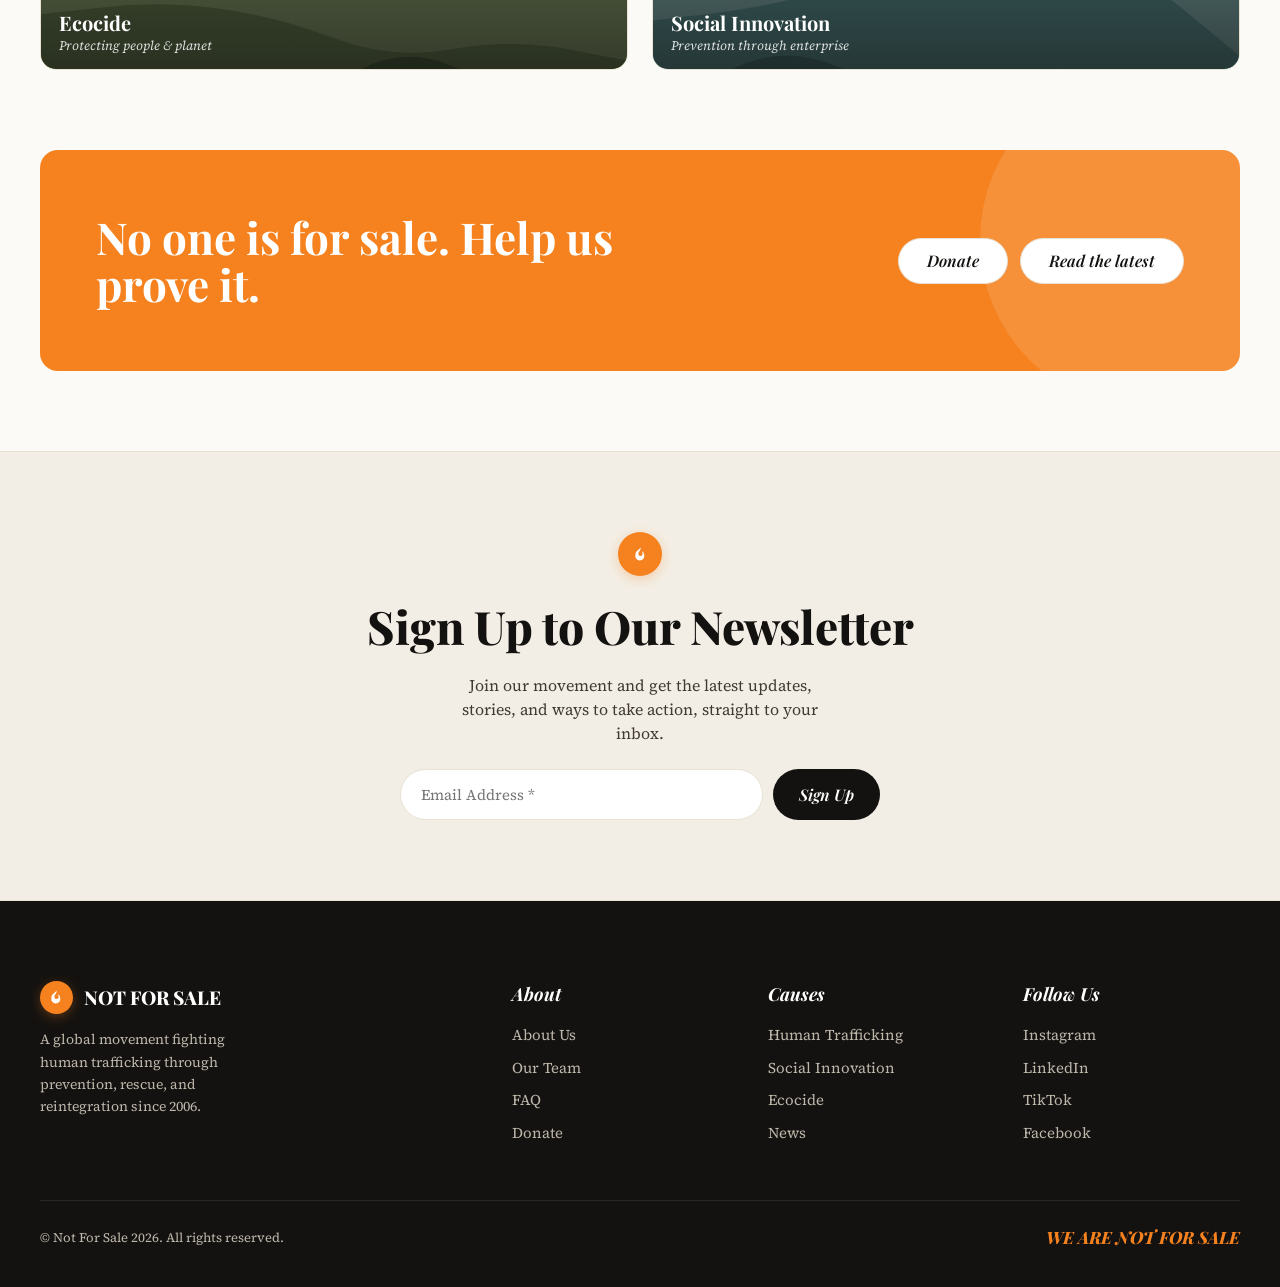
==== commit bb9dfdb0: "new mockup" ====
--- a/explainer.html
+++ b/explainer.html
@@ -13,36 +13,45 @@
 <div id="bar"></div>
 <div id="site-header"></div>
 
-<div class="wrap">
-  <section class="exhero">
+<div class="wrap ex" id="exRoot">
+  <section class="ex-hero">
     <div class="fade">
-      <div class="kicker"><span class="dash"></span>FAQ</div>
+      <div class="kicker" id="exKicker"><span class="dash"></span>Cause</div>
       <h1 id="exTitle">What is human trafficking?</h1>
-      <div class="da"><div class="lab">Direct answer</div><p id="exDirect"></p></div>
     </div>
-    <div class="img fade" id="exImg"></div>
+    <div class="ex-answer fade">
+      <div class="lab">The short answer</div>
+      <p id="exDirect"></p>
+    </div>
   </section>
 
-  <section class="twocol">
-    <div class="sub fade">In-Depth Explanation</div>
-    <div class="body fade" id="exInDepth"></div>
+  <div class="ex-cover fade" id="exCover"></div>
+
+  <section class="ex-block">
+    <div class="label fade">In depth</div>
+    <div class="prose fade" id="exInDepth"></div>
   </section>
 
-  <section class="solutions-sec fade">
-    <h2>How Not For Sale Offers a Solution</h2>
-    <div class="solutions" id="exSolutions"></div>
+  <section class="ex-steps">
+    <div class="head fade">How Not For Sale responds</div>
+    <div class="grid fade" id="exSteps"></div>
   </section>
 
-  <section class="twocol">
-    <div class="sub fade">In Summary</div>
-    <div class="body fade" id="exSummary"></div>
+  <section class="ex-summary fade">
+    <div class="mark"><svg viewBox="0 0 24 24"><path d="M12 2c1.2 4.2-3 5.2-3 9.2a3 3 0 0 0 6 0c0-1.6-.8-2.7-1-3.8 2 .9 3.2 3 3.2 5.1a6.4 6.4 0 1 1-12.4 0C4.8 7 9.8 6 12 2z" fill="#fff"/></svg></div>
+    <div><div class="lab">In summary</div><div id="exSummary"></div></div>
   </section>
 
-  <section class="exrelated fade">
-    <div class="twocol">
-      <div class="sub">Related FAQs</div>
-      <div id="exRelated"></div>
+  <section class="ex-related">
+    <div class="ex-block" style="padding-bottom:0;border:none">
+      <div class="label fade">Related questions</div>
+      <div class="fade" id="exRelated"></div>
     </div>
+  </section>
+
+  <section class="ex-related">
+    <div class="head fade" style="font-family:var(--disp);font-weight:700;font-size:clamp(22px,2.8vw,32px);margin-bottom:18px">Keep exploring</div>
+    <div class="ex-morecards fade" id="exMore"></div>
   </section>
 </div>
 
--- a/assets/styles.css
+++ b/assets/styles.css
@@ -138,7 +138,7 @@
 .art .dek{font-size:14.5px;color:var(--ink-2);line-height:1.5}
 .art .am{margin-top:12px;display:flex;justify-content:space-between;align-items:center;font-size:12.5px;color:var(--muted);font-style:italic;gap:10px}
 .art.big{grid-column:1 / -1}.art.big .ph{aspect-ratio:16/7}.art.big .t{font-size:clamp(22px,2.6vw,28px)}
-.side{display:flex;flex-direction:column;gap:24px;align-content:start}
+.side{display:flex;flex-direction:column;gap:24px;align-content:start;position:sticky;top:calc(var(--navh) + 20px);align-self:start}
 .panel{border:1px solid var(--line);border-radius:14px;background:#fff;padding:22px 22px 8px}
 .panel h3{font-family:var(--disp);font-style:italic;font-size:21px;margin-bottom:6px}
 .mr{display:flex;gap:14px;padding:16px 0;border-bottom:1px solid var(--line)}
@@ -169,7 +169,7 @@
 .founder p b{color:var(--ink)}
 .founder .btn{margin-top:24px;align-self:flex-start}
 
-.social-cards{display:grid;grid-template-columns:repeat(auto-fill,minmax(220px,1fr));gap:var(--gap)}
+.social-cards{display:grid;grid-template-columns:repeat(auto-fit,minmax(220px,1fr));gap:var(--gap)}
 .scard{border-radius:14px;overflow:hidden;border:1px solid var(--line);background:#fff}
 .scard .ph{position:relative;aspect-ratio:4/5;overflow:hidden}
 .scard .ph svg{position:absolute;inset:0;width:100%;height:100%}
@@ -269,7 +269,7 @@
 .bio .role{color:var(--nfs);font-size:12px;letter-spacing:.12em;text-transform:uppercase;font-weight:600}
 .bio h3{font-family:var(--disp);font-weight:700;font-size:clamp(26px,3vw,32px);margin:6px 0 14px}
 .bio p{font-size:16px;line-height:1.7;color:var(--ink-2);margin-bottom:14px;max-width:74ch}
-.directors{display:grid;grid-template-columns:repeat(auto-fill,minmax(240px,1fr));gap:clamp(22px,3vw,30px)}
+.directors{display:grid;grid-template-columns:repeat(auto-fit,minmax(240px,1fr));gap:clamp(22px,3vw,30px)}
 .dcard .avatar{aspect-ratio:1/1;border-radius:14px}
 .dcard .role{color:var(--nfs);font-size:11px;letter-spacing:.12em;text-transform:uppercase;font-weight:600;margin-top:16px}
 .dcard h3{font-family:var(--disp);font-weight:700;font-size:22px;margin:5px 0 4px}
@@ -280,7 +280,7 @@
 .partnersintro{text-align:center;padding:clamp(44px,6vw,72px) 0 10px}
 .partnersintro h1{font-family:var(--disp);font-weight:800;font-size:clamp(38px,7vw,80px);line-height:.96}
 .partnersintro p{font-size:clamp(16px,2vw,18px);line-height:1.65;color:var(--ink-2);max-width:62ch;margin:20px auto 26px}
-.logogrid{display:grid;grid-template-columns:repeat(auto-fill,minmax(240px,1fr));gap:var(--gap);padding:30px 0}
+.logogrid{display:grid;grid-template-columns:repeat(3,1fr);gap:var(--gap);padding:30px 0}
 .logo{position:relative;border-radius:14px;overflow:hidden;aspect-ratio:16/10;display:grid;place-items:center;border:1px solid var(--line)}
 .logo svg.scene{position:absolute;inset:0;width:100%;height:100%;opacity:.92}
 .logo::after{content:"";position:absolute;inset:0;background:rgba(20,18,16,.46)}
@@ -317,7 +317,7 @@
 .authorbox h4{font-family:var(--disp);font-weight:700;font-size:20px}
 .authorbox .r{color:var(--nfs);font-size:12px;letter-spacing:.1em;text-transform:uppercase;font-weight:600;margin:2px 0 8px}
 .authorbox p{font-size:15px;line-height:1.6;color:var(--ink-2)}
-.related{display:grid;grid-template-columns:repeat(auto-fill,minmax(260px,1fr));gap:var(--gap)}
+.related{display:grid;grid-template-columns:repeat(auto-fit,minmax(260px,1fr));gap:var(--gap)}
 
 /* ===== FOOTER ===== */
 footer.site{background:var(--ink);color:#bdb6ab;padding:var(--sec) 0 36px;margin-top:0}
@@ -405,3 +405,104 @@
 .faqintro a{color:var(--nfs);text-decoration:underline}
 .faqlist{padding:10px 0 0}
 @media(max-width:860px){.exhero{grid-template-columns:1fr}.twocol{grid-template-columns:1fr;gap:16px}}
+
+/* =========================================================================
+   v2 — CENTERED NAV + DROPDOWNS  (overrides earlier header layout)
+   ========================================================================= */
+.nav{display:grid;grid-template-columns:1fr auto 1fr;align-items:center;gap:16px}
+.nav .left{justify-self:start;display:flex;align-items:center}
+.nav .center{justify-self:center}
+.nav .right{justify-self:end;display:flex;align-items:center;gap:14px}
+.nav-links{display:flex;align-items:center;gap:clamp(14px,1.6vw,28px)}
+.nav-item{position:relative;display:flex;align-items:center}
+.nav-item::after{content:"";position:absolute;top:100%;left:-10px;right:-10px;height:14px}
+.nav-link,.nav-trigger{position:relative;display:inline-flex;align-items:center;gap:7px;font-family:var(--body);font-size:15px;color:var(--ink-2);background:none;border:none;cursor:pointer;padding:0;white-space:nowrap}
+.nav-link::after{content:"";position:absolute;left:0;bottom:-6px;height:1.5px;width:0;background:var(--nfs);transition:width .25s var(--ease)}
+.nav-link:hover::after,.nav-link.active::after{width:100%}
+.nav-link.active,.nav-trigger.active{color:var(--ink)}
+.car{width:7px;height:7px;border-right:1.6px solid currentColor;border-bottom:1.6px solid currentColor;transform:rotate(45deg) translateY(-2px);transition:transform .25s var(--ease);opacity:.7}
+.nav-item:hover .car,.nav-item:focus-within .car{transform:rotate(225deg) translateY(1px)}
+.dropdown{position:absolute;top:calc(100% + 14px);left:50%;transform:translate(-50%,6px);min-width:264px;background:#fff;border:1px solid var(--line);border-radius:16px;box-shadow:var(--shadow-card);padding:8px;opacity:0;visibility:hidden;transition:opacity .22s var(--ease),transform .22s var(--ease),visibility .22s;z-index:60}
+.nav-item:hover .dropdown,.nav-item:focus-within .dropdown{opacity:1;visibility:visible;transform:translate(-50%,0)}
+.dropdown a{display:flex;flex-direction:column;gap:2px;padding:11px 14px;border-radius:10px;color:var(--ink);transition:background .18s,color .18s}
+.dropdown a .lk{font-family:var(--disp);font-weight:600;font-size:16px}
+.dropdown a small{color:var(--muted);font-size:12.5px}
+.dropdown a:hover{background:var(--band)}
+.dropdown a:hover .lk{color:var(--nfs)}
+.dropdown .divider{height:1px;background:var(--line);margin:6px 10px}
+.mm-group{font-family:var(--body);font-size:12px;letter-spacing:.18em;text-transform:uppercase;color:var(--muted);margin:22px 0 4px}
+.mobile-menu a.sub{font-size:24px;font-weight:600;padding:10px 0}
+@media(max-width:860px){.nav{grid-template-columns:1fr auto}.nav .center{display:none}.nav .left{grid-column:1}.nav .right{grid-column:2}}
+
+/* =========================================================================
+   v2 — EXPLAINER  (reimagined, category-accented)  --accent set per page
+   ========================================================================= */
+.ex{--accent:var(--nfs)}
+.ex-hero{display:grid;grid-template-columns:1.12fr .88fr;gap:clamp(28px,4vw,60px);align-items:end;padding:clamp(40px,6vw,72px) 0 clamp(28px,4vw,40px)}
+.ex-hero .kicker{color:var(--accent)}.ex-hero .kicker .dash{background:var(--accent)}
+.ex-hero h1{font-family:var(--disp);font-weight:800;font-size:clamp(40px,6.4vw,84px);line-height:.95;letter-spacing:-.02em;margin-top:18px}
+.ex-answer{background:color-mix(in srgb,var(--accent) 9%,var(--paper));border:1px solid color-mix(in srgb,var(--accent) 22%,var(--line));border-radius:18px;padding:clamp(24px,3vw,34px)}
+.ex-answer .lab{display:inline-flex;align-items:center;gap:8px;font-size:11.5px;letter-spacing:.16em;text-transform:uppercase;font-weight:600;color:var(--accent);margin-bottom:14px}
+.ex-answer .lab::before{content:"";width:8px;height:8px;border-radius:50%;background:var(--accent)}
+.ex-answer p{font-family:var(--disp);font-weight:500;font-size:clamp(20px,2.4vw,26px);line-height:1.35;color:var(--ink)}
+.ex-cover{position:relative;border-radius:18px;overflow:hidden;aspect-ratio:16/6;margin-bottom:var(--sec)}
+.ex-cover svg{position:absolute;inset:0;width:100%;height:100%}
+.ex-cover::after{content:"";position:absolute;inset:0;background:linear-gradient(180deg,rgba(20,18,16,.05),rgba(20,18,16,.32))}
+.ex-block{display:grid;grid-template-columns:.32fr .68fr;gap:clamp(20px,3vw,48px);align-items:start;padding-bottom:var(--sec)}
+.ex-block .label{position:sticky;top:calc(var(--navh) + 20px);display:flex;align-items:center;gap:11px;font-family:var(--disp);font-weight:700;font-size:clamp(20px,2.4vw,26px);color:var(--ink)}
+.ex-block .label::before{content:"";width:26px;height:2px;background:var(--accent)}
+.ex-block .prose p{font-size:clamp(16px,1.8vw,18.5px);line-height:1.75;color:var(--ink-2);margin-bottom:18px}
+.ex-steps{padding:var(--sec) 0;border-top:1px solid var(--line)}
+.ex-steps .head{font-family:var(--disp);font-weight:700;font-size:clamp(26px,3.4vw,40px);margin-bottom:28px;max-width:20ch}
+.ex-steps .grid{display:grid;grid-template-columns:repeat(auto-fit,minmax(250px,1fr));gap:var(--gap)}
+.ex-step{border:1px solid var(--line);border-radius:16px;padding:26px 24px;background:#fff;transition:transform .3s var(--ease),box-shadow .3s var(--ease);min-height:170px;display:flex;flex-direction:column;gap:16px}
+.ex-step:hover{transform:translateY(-4px);box-shadow:var(--shadow-card)}
+.ex-step .n{font-family:var(--disp);font-weight:800;font-size:40px;line-height:1;color:transparent;-webkit-text-stroke:1.5px var(--accent);text-stroke:1.5px var(--accent)}
+.ex-step p{font-size:16px;line-height:1.5;color:var(--ink)}
+.ex-summary{margin:var(--sec) 0;border-radius:20px;padding:clamp(34px,5vw,56px);background:color-mix(in srgb,var(--accent) 12%,var(--paper));border:1px solid color-mix(in srgb,var(--accent) 24%,var(--line));display:flex;gap:26px;align-items:flex-start}
+.ex-summary .mark{width:46px;height:46px;border-radius:50%;background:var(--accent);display:grid;place-items:center;flex:0 0 auto}
+.ex-summary .mark svg{width:24px;height:24px}
+.ex-summary .lab{font-size:11.5px;letter-spacing:.16em;text-transform:uppercase;font-weight:600;color:var(--accent);margin-bottom:10px}
+.ex-summary p{font-family:var(--disp);font-weight:500;font-size:clamp(22px,3vw,32px);line-height:1.3;color:var(--ink)}
+.ex-related{padding:var(--sec) 0 0;border-top:1px solid var(--line)}
+.ex-morecards{display:grid;grid-template-columns:repeat(auto-fit,minmax(240px,1fr));gap:var(--gap);margin-top:8px}
+.ex-mc{position:relative;border-radius:16px;overflow:hidden;aspect-ratio:5/3;display:block;border:1px solid var(--line)}
+.ex-mc svg{position:absolute;inset:0;width:100%;height:100%}
+.ex-mc::after{content:"";position:absolute;inset:0;background:linear-gradient(180deg,rgba(20,18,16,.05),rgba(20,18,16,.7))}
+.ex-mc .t{position:absolute;left:18px;right:18px;bottom:16px;z-index:2;color:#fff;font-family:var(--disp);font-weight:700;font-size:20px;line-height:1.1}
+.ex-mc .t small{display:block;font-family:var(--body);font-weight:400;font-style:italic;font-size:13px;opacity:.85;margin-top:5px}
+@media(max-width:860px){.ex-hero{grid-template-columns:1fr;align-items:start}.ex-block{grid-template-columns:1fr;gap:14px}.ex-block .label{position:static}.ex-summary{flex-direction:column;gap:18px}}
+
+/* =========================================================================
+   v2 — FAQ / HELP CENTRE  (search + categories + accordion)
+   ========================================================================= */
+.help-hero{text-align:center;padding:clamp(44px,6vw,72px) 0 clamp(28px,4vw,40px)}
+.help-hero h1{font-family:var(--disp);font-weight:800;font-size:clamp(40px,7vw,82px);line-height:.96}
+.help-hero h1 em{font-style:italic;color:var(--nfs)}
+.help-hero p{color:var(--ink-2);font-size:clamp(16px,2vw,19px);max-width:54ch;margin:18px auto 0}
+.searchbox{position:relative;max-width:560px;margin:30px auto 0}
+.searchbox input{width:100%;border:1px solid var(--line);background:#fff;border-radius:40px;padding:16px 22px 16px 52px;font-family:var(--body);font-size:16px;transition:border-color .2s,box-shadow .2s}
+.searchbox input:focus{outline:none;border-color:var(--nfs);box-shadow:0 0 0 4px color-mix(in srgb,var(--nfs) 16%,transparent)}
+.searchbox .ic{position:absolute;left:20px;top:50%;transform:translateY(-50%);width:18px;height:18px;border:2px solid var(--muted);border-radius:50%}
+.searchbox .ic::after{content:"";position:absolute;right:-6px;bottom:-5px;width:9px;height:2px;background:var(--muted);transform:rotate(45deg)}
+.help-layout{display:grid;grid-template-columns:268px 1fr;gap:clamp(28px,4vw,56px);padding-top:clamp(28px,4vw,40px)}
+.help-side{position:sticky;top:calc(var(--navh) + 20px);align-self:start;display:flex;flex-direction:column;gap:24px}
+.cat-nav{display:flex;flex-direction:column;gap:2px}
+.cat-nav button{display:flex;justify-content:space-between;align-items:center;gap:10px;text-align:left;background:none;border:none;cursor:pointer;font-family:var(--body);font-size:15px;color:var(--ink-2);padding:11px 14px;border-radius:10px;transition:.18s}
+.cat-nav button:hover{background:var(--band)}
+.cat-nav button.on{background:var(--ink);color:#fff}
+.cat-nav button .ct{font-size:12px;opacity:.7;font-variant-numeric:tabular-nums}
+.help-contact{background:var(--ink);color:#fff;border-radius:16px;padding:24px}
+.help-contact h4{font-family:var(--disp);font-style:italic;font-size:20px;margin-bottom:8px}
+.help-contact p{font-size:14px;color:#cfc8bd;line-height:1.5;margin-bottom:16px}
+.help-main .grouplabel{font-family:var(--disp);font-weight:700;font-size:13px;letter-spacing:.04em;text-transform:uppercase;color:var(--nfs);margin:26px 0 4px}
+.help-main .grouplabel:first-child{margin-top:0}
+.help-empty{padding:40px 0;color:var(--muted);font-style:italic;text-align:center}
+@media(max-width:860px){.help-layout{grid-template-columns:1fr}.help-side{position:static;flex-direction:column}.cat-nav{flex-direction:row;flex-wrap:wrap}.cat-nav button{border:1px solid var(--line);border-radius:40px}.cat-nav button .ct{display:none}}
+
+/* sidebar: browse by theme */
+.themechips{display:flex;flex-wrap:wrap;gap:8px;padding:4px 0 18px}
+.themechips a{font-size:13px;border:1px solid var(--line);border-radius:30px;padding:8px 14px;color:var(--ink-2);transition:.18s var(--ease)}
+.themechips a:hover{border-color:var(--nfs);color:var(--nfs)}
+@media(max-width:860px){.logogrid{grid-template-columns:repeat(2,1fr)}}
+@media(max-width:480px){.logogrid{grid-template-columns:1fr}}
